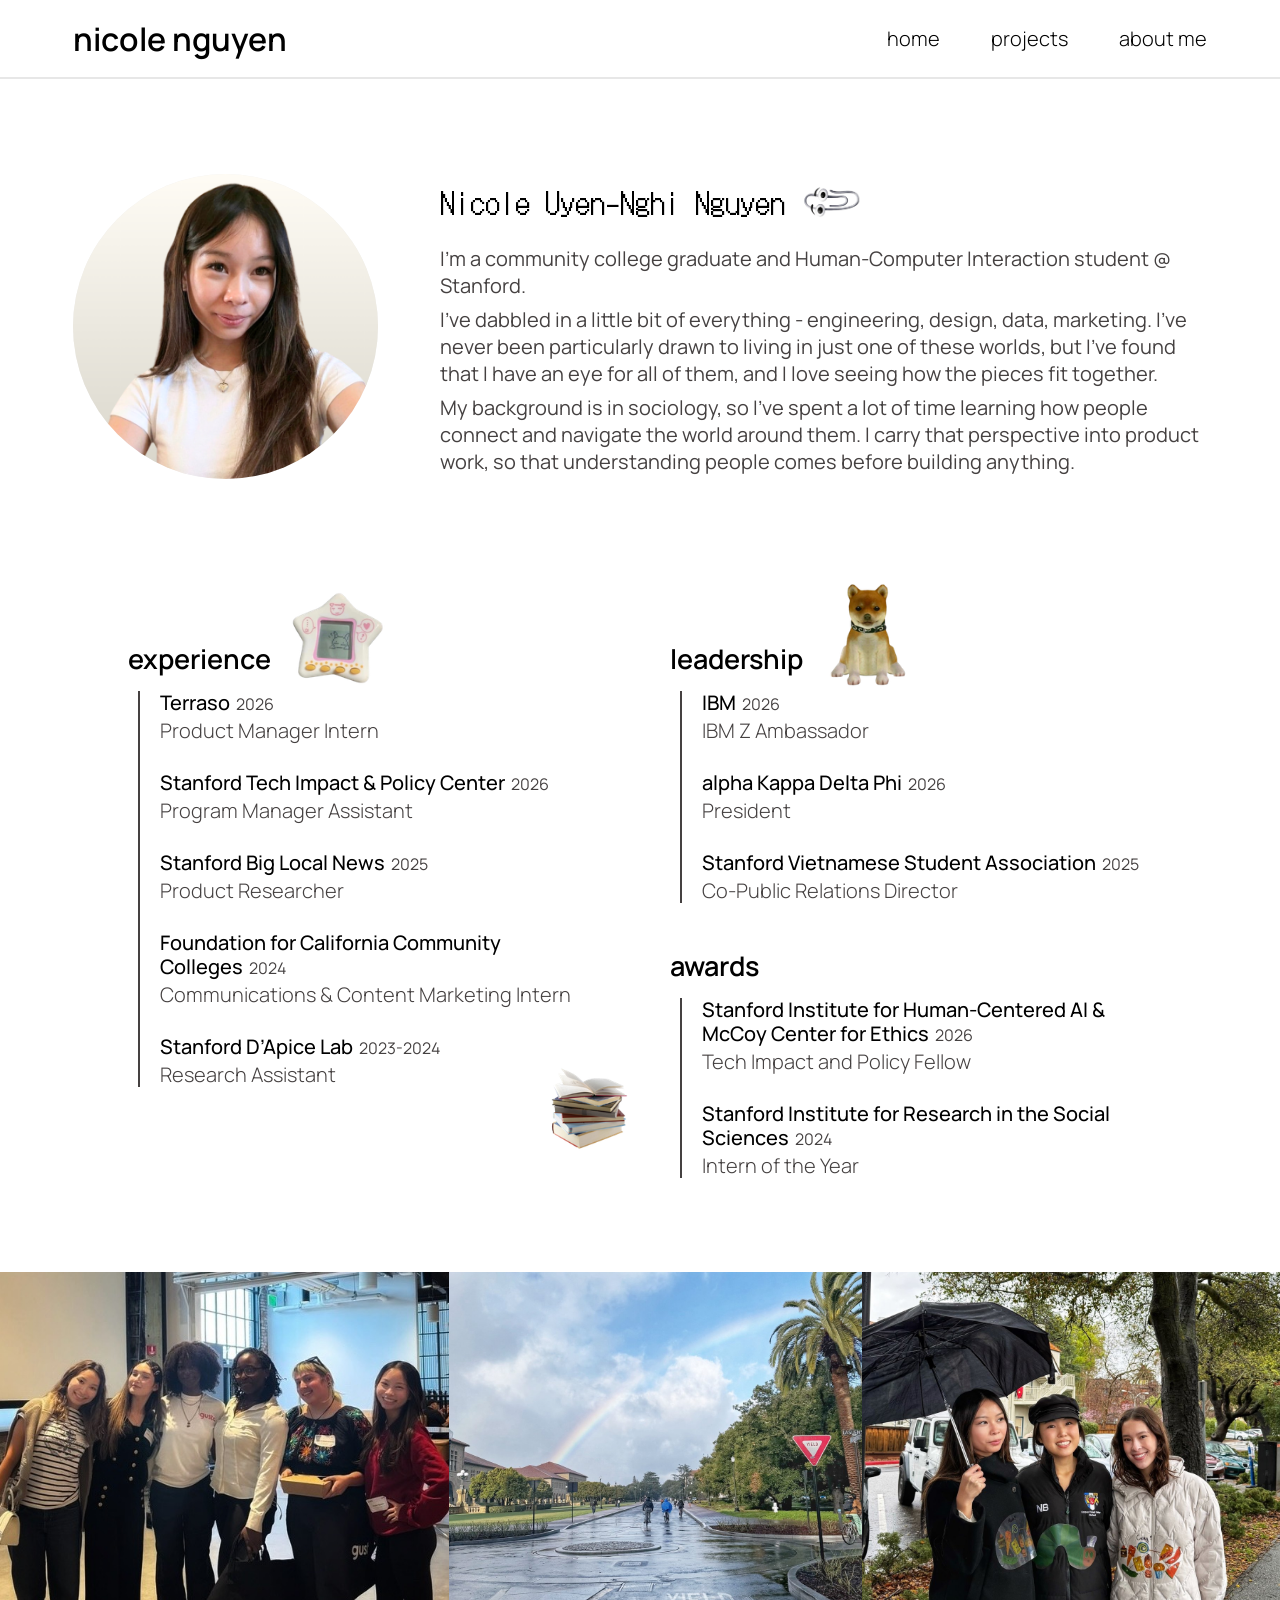
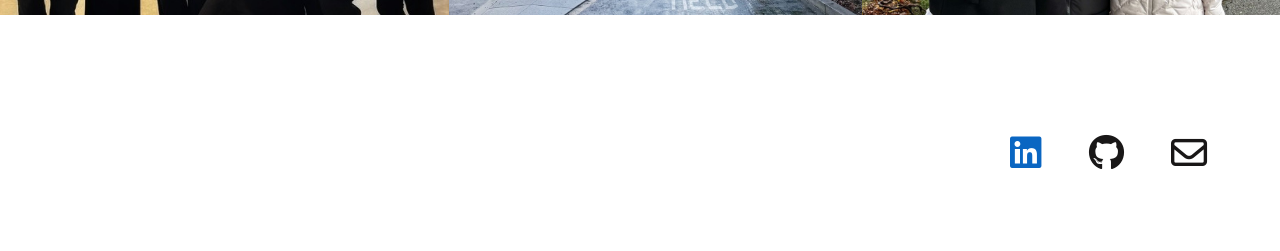
==== about.html @ 9eac242d "Add files via upload" ====
<!DOCTYPE html>
<html lang="en">
<head>
  <meta charset="UTF-8">
  <meta name="viewport" content="width=device-width, initial-scale=1">
  <title>About | Nicole Nguyen</title>
  <meta name="description" content="Nicole Nguyen: accessible product, people, and public libraries.">
  <link rel="preconnect" href="https://fonts.googleapis.com">
  <link rel="preconnect" href="https://fonts.gstatic.com" crossorigin>
  <link href="https://fonts.googleapis.com/css2?family=DotGothic16&family=Manrope:wght@200;300;400;500;600&display=swap" rel="stylesheet">
  <link rel="stylesheet" href="https://cdnjs.cloudflare.com/ajax/libs/font-awesome/6.5.1/css/all.min.css">
  <link rel="stylesheet" href="styles.css">
</head>
<body>

  <header class="site-header">
    <div class="wrap">
      <a class="logo" href="index.html">nicole nguyen</a>
      <nav class="menu" aria-label="Main">
        <a href="index.html">home</a>
        <a href="index.html#projects">projects</a>
        <a href="about.html" aria-current="page">about me</a>
      </nav>
    </div>
  </header>

  <main class="about-page">
    <section class="bio" aria-label="About me">
      <img class="portrait" src="assets/portrait.png" alt="Portrait of Nicole Nguyen">
      <div class="bio-text">
        <h2>Nicole Uyen-Nghi Nguyen <img src="assets/sticker-name.png" alt=""></h2>
        <p>I’m a community college graduate and Human-Computer Interaction student @ Stanford.</p>
        <p>I’ve dabbled in a little bit of everything - engineering, design, data, marketing. I’ve never been particularly drawn to living in just one of these worlds, but I’ve found that I have an eye for all of them, and I love seeing how the pieces fit together.</p>
        <p>My background is in sociology, so I’ve spent a lot of time learning how people connect and navigate the world around them. I carry that perspective into product work, so that understanding people comes before building anything.</p>
      </div>
    </section>

    <section class="resume" aria-label="Experience, leadership, and awards">
      <div class="resume-col">
        <div class="block">
          <h3>experience <img src="assets/sticker-experience.png" alt=""></h3>
          <ul>
            <li><span class="org">Terraso</span><span class="year">2026</span><span class="title">Product Manager Intern</span></li>
            <li><span class="org">Stanford Tech Impact &amp; Policy Center</span><span class="year">2026</span><span class="title">Program Manager Assistant</span></li>
            <li><span class="org">Stanford Big Local News</span><span class="year">2025</span><span class="title">Product Researcher</span></li>
            <li><span class="org">Foundation for California Community Colleges</span><span class="year">2024</span><span class="title">Communications &amp; Content Marketing Intern</span></li>
            <li><span class="org">Stanford D’Apice Lab</span><span class="year">2023-2024</span><span class="title">Research Assistant</span></li>
          </ul>
        </div>
      </div>
      <div class="resume-col">
        <div class="block">
          <h3>leadership <img src="assets/sticker-leadership.png" alt=""></h3>
          <ul>
            <li><span class="org">IBM</span><span class="year">2026</span><span class="title">IBM Z Ambassador</span></li>
            <li><span class="org">alpha Kappa Delta Phi</span><span class="year">2026</span><span class="title">President</span></li>
            <li><span class="org">Stanford Vietnamese Student Association</span><span class="year">2025</span><span class="title">Co-Public Relations Director</span></li>
          </ul>
        </div>
        <div class="block">
          <h3>awards</h3>
          <ul>
            <li><span class="org">Stanford Institute for Human-Centered AI &amp; McCoy Center for Ethics</span><span class="year">2026</span><span class="title">Tech Impact and Policy Fellow</span></li>
            <li><span class="org">Stanford Institute for Research in the Social Sciences</span><span class="year">2024</span><span class="title">Intern of the Year</span></li>
          </ul>
        </div>
      </div>
      <img class="sticker-float" src="assets/sticker-awards.png" alt="" style="left: 41%; bottom: 110px;">
    </section>

    <section class="photos" aria-label="Photos">
      <img src="assets/photo-1.jpg" alt="Nicole with a group of friends indoors">
      <img src="assets/photo-2.jpg" alt="A rainbow over a rainy Stanford street">
      <img src="assets/photo-3.jpg" alt="Nicole and friends under an umbrella">
    </section>
  </main>

  <footer class="site-footer">
    <div class="wrap">
      <a href="https://www.linkedin.com/in/nicoleunguyen/" aria-label="LinkedIn"><i class="fa-brands fa-linkedin icon-linkedin"></i></a>
      <a href="https://github.com/bjorwol" aria-label="GitHub"><i class="fa-brands fa-github"></i></a>
      <a href="mailto:nicoleunnguyen@gmail.com" aria-label="Email"><i class="fa-regular fa-envelope"></i></a>
    </div>
  </footer>

</body>
</html>
---- styles.css ----
/* ---------- tokens (from Figma) ---------- */
:root {
  --ink: #000000;
  --ink-soft: #454141;
  --rule: #e7e7e7;
  --panel: #f1f1f1;
  --bg: #ffffff;
  --pixel: "DotGothic16", "Courier New", monospace;
  --sans: "Manrope", "Helvetica Neue", Arial, sans-serif;
  --page: 1440px;
  --gutter: clamp(20px, 5.7vw, 82px);
}

* { box-sizing: border-box; }
html { scroll-behavior: smooth; }
@media (prefers-reduced-motion: reduce) { html { scroll-behavior: auto; } }

body {
  margin: 0;
  background: var(--bg);
  color: var(--ink);
  font-family: var(--sans);
  -webkit-font-smoothing: antialiased;
}

img { max-width: 100%; display: block; }
a { color: inherit; text-decoration: none; }
a:focus-visible { outline: 2px solid var(--ink); outline-offset: 4px; border-radius: 4px; }

.wrap { max-width: var(--page); margin: 0 auto; padding: 0 var(--gutter); }

/* ---------- header ---------- */
.site-header { border-bottom: 2px solid var(--rule); }
.site-header .wrap {
  display: flex; align-items: center; justify-content: space-between;
  min-height: 77px; gap: 20px; flex-wrap: wrap;
}
.logo { font-weight: 600; font-size: clamp(26px, 2.5vw, 36px); }
.menu { display: flex; gap: clamp(24px, 4vw, 56px); font-weight: 300; font-size: 20px; }
.menu a:hover { text-decoration: underline; text-underline-offset: 4px; }

/* ---------- hero ---------- */
.hero { padding-top: clamp(80px, 11vw, 158px); padding-bottom: clamp(80px, 9vw, 130px); }
.hero h1 {
  font-family: var(--pixel); font-weight: 400;
  font-size: clamp(28px, 3.1vw, 45px); line-height: 1.3; margin: 0;
}
.sticker-inline {
  display: inline-block; vertical-align: middle; height: 1.6em; width: auto;
  margin: -0.4em 0.1em -0.3em;
}
.flip { transform: scaleX(-1); }

/* ---------- projects ---------- */
.projects {
  display: grid; grid-template-columns: repeat(2, 1fr); gap: 70px 50px;
  max-width: 1170px; margin: 0 auto; padding: 0 var(--gutter); box-sizing: content-box;
}
.mockup {
  width: 100%; aspect-ratio: 560 / 570;
  border-radius: 30px; background: var(--panel);
}
.card-text { padding: 10px 12px 0; }
.card h2 { font-weight: 600; font-size: clamp(22px, 1.9vw, 27px); margin: 0 0 6px; }
.card p { color: var(--ink-soft); font-weight: 500; font-size: clamp(17px, 1.4vw, 20px); margin: 0; }
a.card:hover h2 { text-decoration: underline; text-underline-offset: 4px; }

/* ---------- bio ---------- */
.bio {
  display: flex; align-items: center; justify-content: center; gap: 62px;
  padding: clamp(80px, 10vw, 150px) var(--gutter) 60px;
  max-width: var(--page); margin: 0 auto; position: relative;
}
.portrait { width: 305px; height: 305px; border-radius: 50%; object-fit: cover; object-position: center 30%; flex-shrink: 0; background: var(--panel); }
.bio-text { max-width: 831px; }
.bio-text h2 { font-family: var(--pixel); font-weight: 400; font-size: 30px; margin: 0 0 14px; display: flex; align-items: center; gap: 14px; }
.bio-text h2 img { height: 60px; width: auto; }
.bio-text p { color: var(--ink-soft); font-size: 20px; line-height: 1.35; margin: 0 0 7px; }

/* ---------- resume columns ---------- */
.resume {
  display: grid; grid-template-columns: 1fr 1fr; gap: 60px;
  max-width: 1170px; margin: 0 auto; padding: 40px var(--gutter) 90px;
  position: relative;
}
.resume-col { display: flex; flex-direction: column; gap: 40px; }
.block h3 { font-weight: 600; font-size: 27px; margin: 0 0 14px; display: flex; align-items: flex-end; gap: 10px; }
.block h3 img { height: 105px; width: auto; margin-bottom: -10px; }
.block ul { list-style: none; margin: 0 0 0 10px; padding: 0 0 0 20px; border-left: 2px solid var(--ink-soft); }
.block li { margin-bottom: 28px; font-size: 20px; line-height: 1.2; }
.block li:last-child { margin-bottom: 4px; }
.org { font-weight: 500; }
.year { font-size: 16px; color: var(--ink-soft); margin-left: 6px; }
.title { display: block; font-weight: 300; color: var(--ink-soft); margin-top: 4px; }
.sticker-float { position: absolute; width: 105px; height: auto; }

/* ---------- photo strip ---------- */
.photos { display: grid; grid-template-columns: 601fr 552fr 560fr; overflow: hidden; }
.photos img { width: 100%; height: clamp(200px, 26.8vw, 386px); object-fit: cover; background: var(--panel); }

/* ---------- footer ---------- */
.site-footer .wrap { display: flex; justify-content: flex-end; gap: 47px; padding-top: 120px; padding-bottom: 80px; }
.site-footer i { font-size: 36px; color: #191717; }
.site-footer .icon-linkedin { color: #0A66C2; }

/* ---------- project detail page ---------- */
.detail { max-width: 1065px; margin: 0 auto; padding: clamp(60px, 9vw, 130px) var(--gutter) 90px; box-sizing: content-box; }
.detail h1 { font-family: var(--pixel); font-weight: 400; font-size: clamp(32px, 3.1vw, 45px); margin: 0 0 40px; }
.detail-hero { width: 100%; aspect-ratio: 1046 / 600; border-radius: 30px; background: var(--panel); object-fit: cover; }
.meta { display: grid; grid-template-columns: repeat(4, 1fr); gap: 30px; padding: 30px 0 0; }
.meta h2 { font-weight: 600; font-size: 24px; margin: 0 0 8px; }
.meta p, .meta li { color: var(--ink-soft); font-weight: 600; font-size: 20px; margin: 0; line-height: 1.35; }
.meta ul { list-style: none; padding: 0; margin: 0; }
.overview { margin-top: 90px; }
.overview h2 { font-weight: 600; font-size: 40px; margin: 0 0 24px; }
.overview p { color: var(--ink-soft); font-size: 24px; line-height: 1.4; margin: 0 0 20px; max-width: 1046px; }
.back { display: inline-block; margin-top: 50px; font-size: 20px; font-weight: 500; text-decoration: underline; text-underline-offset: 4px; }

/* ---------- responsive ---------- */
@media (max-width: 960px) {
  .projects { grid-template-columns: 1fr; gap: 40px; padding: 0 var(--gutter); }
  .bio { flex-direction: column; text-align: left; gap: 30px; }
  .portrait { width: 220px; height: 220px; }
  .resume { grid-template-columns: 1fr; }
  .sticker-float { display: none; }
  .meta { grid-template-columns: 1fr 1fr; padding-left: 0; }
  .photos { grid-template-columns: 1fr; }
  .site-footer .wrap { justify-content: center; padding-top: 70px; }
}
.sticker-lg { height: 2.4em; margin-top: -0.8em; margin-bottom: -0.7em; }

/* ---------- hover motion ---------- */
.mockup,
.sticker-inline, .bio-text h2 img, .block h3 img, .sticker-float {
  transition: transform 0.25s ease;
}
.card { display: block; }
.card:hover .mockup, .card:focus-visible .mockup { transform: scale(1.03); }
.sticker-inline:hover, .bio-text h2 img:hover, .block h3 img:hover, .sticker-float:hover { transform: scale(1.12); }
.flip:hover { transform: scale(-1.12, 1.12); }

/* TikTok work-in-progress card */
.card-wip { cursor: default; outline: none; }
.card-wip:focus-visible .mockup { outline: 2px solid var(--ink); outline-offset: 4px; }
.card-wip .mockup { display: flex; align-items: center; justify-content: center; }
.wip-label {
  font-family: var(--pixel); font-size: clamp(24px, 2.4vw, 36px); line-height: 1.3;
  text-align: center; color: var(--ink);
  opacity: 0; transition: opacity 0.25s ease;
}
.card-wip:hover .wip-label, .card-wip:focus-visible .wip-label { opacity: 1; }
@media (hover: none) { .wip-label { opacity: 1; } }

@media (prefers-reduced-motion: reduce) {
  .mockup, .sticker-inline, .bio-text h2 img, .block h3 img, .sticker-float, .wip-label { transition: none; }
}

/* ---------- case study sections ---------- */
.case { margin-top: 90px; }
.case h2 { font-weight: 600; font-size: 40px; margin: 0 0 24px; }
.case p { color: var(--ink-soft); font-size: 24px; line-height: 1.4; margin: 0; max-width: 1046px; }
.boxes { display: grid; gap: 24px; margin-top: 32px; }
.boxes-3 { grid-template-columns: repeat(3, 1fr); }
.boxes-2 { grid-template-columns: repeat(2, 1fr); }
.box { background: var(--panel); border-radius: 30px; padding: 32px; }
.box h3 { font-weight: 600; font-size: 24px; line-height: 1.35; margin: 0 0 12px; }
.box p { font-size: 20px; line-height: 1.4; }
.detail .overview { margin-top: 90px; }
.detail-photos { display: grid; grid-template-columns: repeat(3, 1fr); margin-top: 0; }
.detail-photos img { width: 100%; height: clamp(200px, 26.8vw, 386px); object-fit: cover; }
.detail + .detail-photos { margin-top: 0; }
@media (max-width: 960px) {
  .boxes-3, .boxes-2 { grid-template-columns: 1fr; }
  .detail-photos { grid-template-columns: 1fr; }
}

/* ---------- mobile and tablet refinements ---------- */
@media (max-width: 960px) {
  /* keep the 3 project cards side by side on tablets */
  .projects { grid-template-columns: repeat(2, 1fr); gap: 48px 24px; }
  .card-text { padding: 10px 4px 0; }
  .wip-label { font-size: clamp(16px, 2.6vw, 24px); }
  .case { margin-top: 64px; }
  .case h2, .overview h2 { font-size: clamp(28px, 4vw, 36px); margin-bottom: 16px; }
  .case p, .overview p { font-size: clamp(17px, 2.4vw, 22px); }
  .box { padding: 24px; }
  .box h3 { font-size: 20px; }
  .box p { font-size: 17px; }
}
@media (max-width: 700px) {
  /* stack cards on phones, capped so they don't balloon */
  .projects { grid-template-columns: 1fr; gap: 40px; max-width: 460px; }
  .card-text { padding: 10px 12px 0; }
  .wip-label { font-size: 26px; }
}
@media (max-width: 600px) {
  /* let the hero text wrap naturally instead of at the desktop line breaks */
  .hero h1 br { display: none; }
  .hero { padding-top: 56px; padding-bottom: 56px; }
  .bio { padding-top: 72px; }
  .bio-text h2 { font-size: 24px; }
  .bio-text h2 img { height: 44px; }
  .bio-text p { font-size: 17px; }
  .block h3 { font-size: 24px; }
  .block h3 img { height: 80px; }
  .block li { font-size: 17px; }
  .detail { padding-top: 48px; }
  .detail h1 { margin-bottom: 24px; }
  .detail-hero { border-radius: 20px; }
  .meta { gap: 24px 16px; }
  .meta h2 { font-size: 20px; }
  .meta p, .meta li { font-size: 16px; }
  .case { margin-top: 48px; }
  .box { border-radius: 20px; }
  .boxes { gap: 16px; margin-top: 24px; }
  .site-footer .wrap { gap: 36px; padding-top: 56px; padding-bottom: 48px; }
}
@media (max-width: 480px) {
  /* header on one line */
  .site-header .wrap { flex-wrap: nowrap; min-height: 64px; }
  .logo { font-size: 20px; white-space: nowrap; }
  .menu { gap: 16px; font-size: 15px; white-space: nowrap; }
}
@media (max-width: 380px) {
  .site-header .wrap { flex-wrap: wrap; justify-content: space-between; padding-top: 14px; padding-bottom: 14px; row-gap: 8px; }
  .menu { gap: 14px; }
}
@media (max-width: 380px) {
  .hero h1 { font-size: 24px; }
}
/* touch screens: skip the hover grow so nothing gets stuck enlarged after a tap */
@media (hover: none) {
  .card:hover .mockup, .sticker-inline:hover, .bio-text h2 img:hover,
  .block h3 img:hover, .sticker-float:hover { transform: none; }
  .flip:hover { transform: scaleX(-1); }
}
/* mockup and hero images: grey shows until the image file is added to assets/ */
.mockup, .detail-hero { background-color: var(--panel); background-size: cover; background-position: center; background-repeat: no-repeat; }
/* pull the "people" sticker closer to its word, like the Figma layout */
.sticker-people { margin-left: -0.25em; }
/* land "about me" closer to the bio instead of in the whitespace above it */
#about { scroll-margin-top: calc(48px - clamp(80px, 10vw, 150px)); }
@media (max-width: 600px) { #about { scroll-margin-top: -24px; } }

/* photo row that sits between two case study sections */
.detail-rest { padding-top: 90px; }
.detail-rest > .case:first-child { margin-top: 0; }
.photo-slot { background: var(--panel); height: clamp(200px, 26.8vw, 386px); }
@media (max-width: 960px) { .detail-rest { padding-top: 64px; } .detail:not(.detail-rest) { padding-bottom: 64px; } }
@media (max-width: 600px) { .detail-rest { padding-top: 48px; } .detail:not(.detail-rest) { padding-bottom: 48px; } }

.detail-photos-2 { grid-template-columns: repeat(2, 1fr); }
.detail-photos-2 img { height: auto; aspect-ratio: 720 / 386; }
@media (max-width: 960px) { .detail-photos-2 { grid-template-columns: 1fr; } }
/* keep each box's text vertically centered when boxes in a row share a height */
.box { display: flex; flex-direction: column; justify-content: center; }

/* subtitle under the hero heading: Manrope SemiBold 30 */
.hero-sub { font-family: 'Manrope', sans-serif; font-weight: 600; font-size: clamp(15px, 1.46vw, 21px); line-height: 1.35; color: var(--ink-soft); margin: 12px 0 0; }
@media (max-width: 600px) { .hero-sub { margin-top: 10px; } }

/* equal breathing room above the title and below the subtitle */
.hero { padding-top: clamp(44px, 7.2vw, 104px); padding-bottom: clamp(44px, 7.2vw, 104px); }
@media (max-width: 600px) { .hero { padding-top: 40px; padding-bottom: 40px; } }

/* about page: same breathing room under the header as the home title */
.about-page .bio { padding-top: clamp(44px, 7.2vw, 104px); }
@media (max-width: 600px) { .about-page .bio { padding-top: 40px; } }

/* captioned figure inside a case study section */
.case-figure { margin: 32px 0 0; }
.case-figure img { display: block; width: 100%; height: auto; border-radius: 30px; }
.case-figure figcaption { margin-top: 16px; font-size: 18px; line-height: 1.4; color: var(--ink-soft); }
@media (max-width: 600px) { .case-figure img { border-radius: 20px; } .case-figure figcaption { font-size: 15px; } }
/* mind map shown at a comfortable size instead of the full column */
.case-figure { max-width: 560px; }
.case-figure { margin-left: auto; margin-right: auto; }
.case-figure figcaption { text-align: center; }

/* figures sit 90px below the paragraph, like a full section gap */
.case-figure { margin-top: 90px; }
/* two figures side by side (POV concept map + MDA), each the size of Remnant's mind map */
.figure-pair {
  display: grid; grid-template-columns: repeat(2, minmax(0, 560px)); gap: 32px; justify-content: center;
  width: min(1152px, calc(100vw - 2 * var(--gutter))); margin: 90px 0 0 50%; transform: translateX(-50%);
}
.figure-pair .case-figure { margin: 0; max-width: none; }
/* two-image row with a caption under each image */
.row-fig { margin: 0; }
.row-fig figcaption { max-width: 560px; margin: 16px auto 0; padding: 0 16px; text-align: center; font-size: 18px; line-height: 1.4; color: var(--ink-soft); }
.row-fig figcaption strong { font-weight: 600; }
.detail-photos-2 .photo-slot { height: auto; aspect-ratio: 720 / 386; background-size: cover; background-position: center; }
@media (max-width: 960px) {
  .case-figure, .figure-pair { margin-top: 64px; }
  .row-fig + .row-fig { margin-top: 24px; }
}
@media (max-width: 600px) {
  .case-figure, .figure-pair { margin-top: 48px; }
  .figure-pair { grid-template-columns: 1fr; gap: 32px; }
  .row-fig figcaption { font-size: 15px; }
}
.figure-pair img { aspect-ratio: 560 / 394; object-fit: cover; }

/* back link placed after a closing photo row */
.detail-back { padding-top: 50px; padding-bottom: 0; }
.detail-back .back { margin-top: 0; }
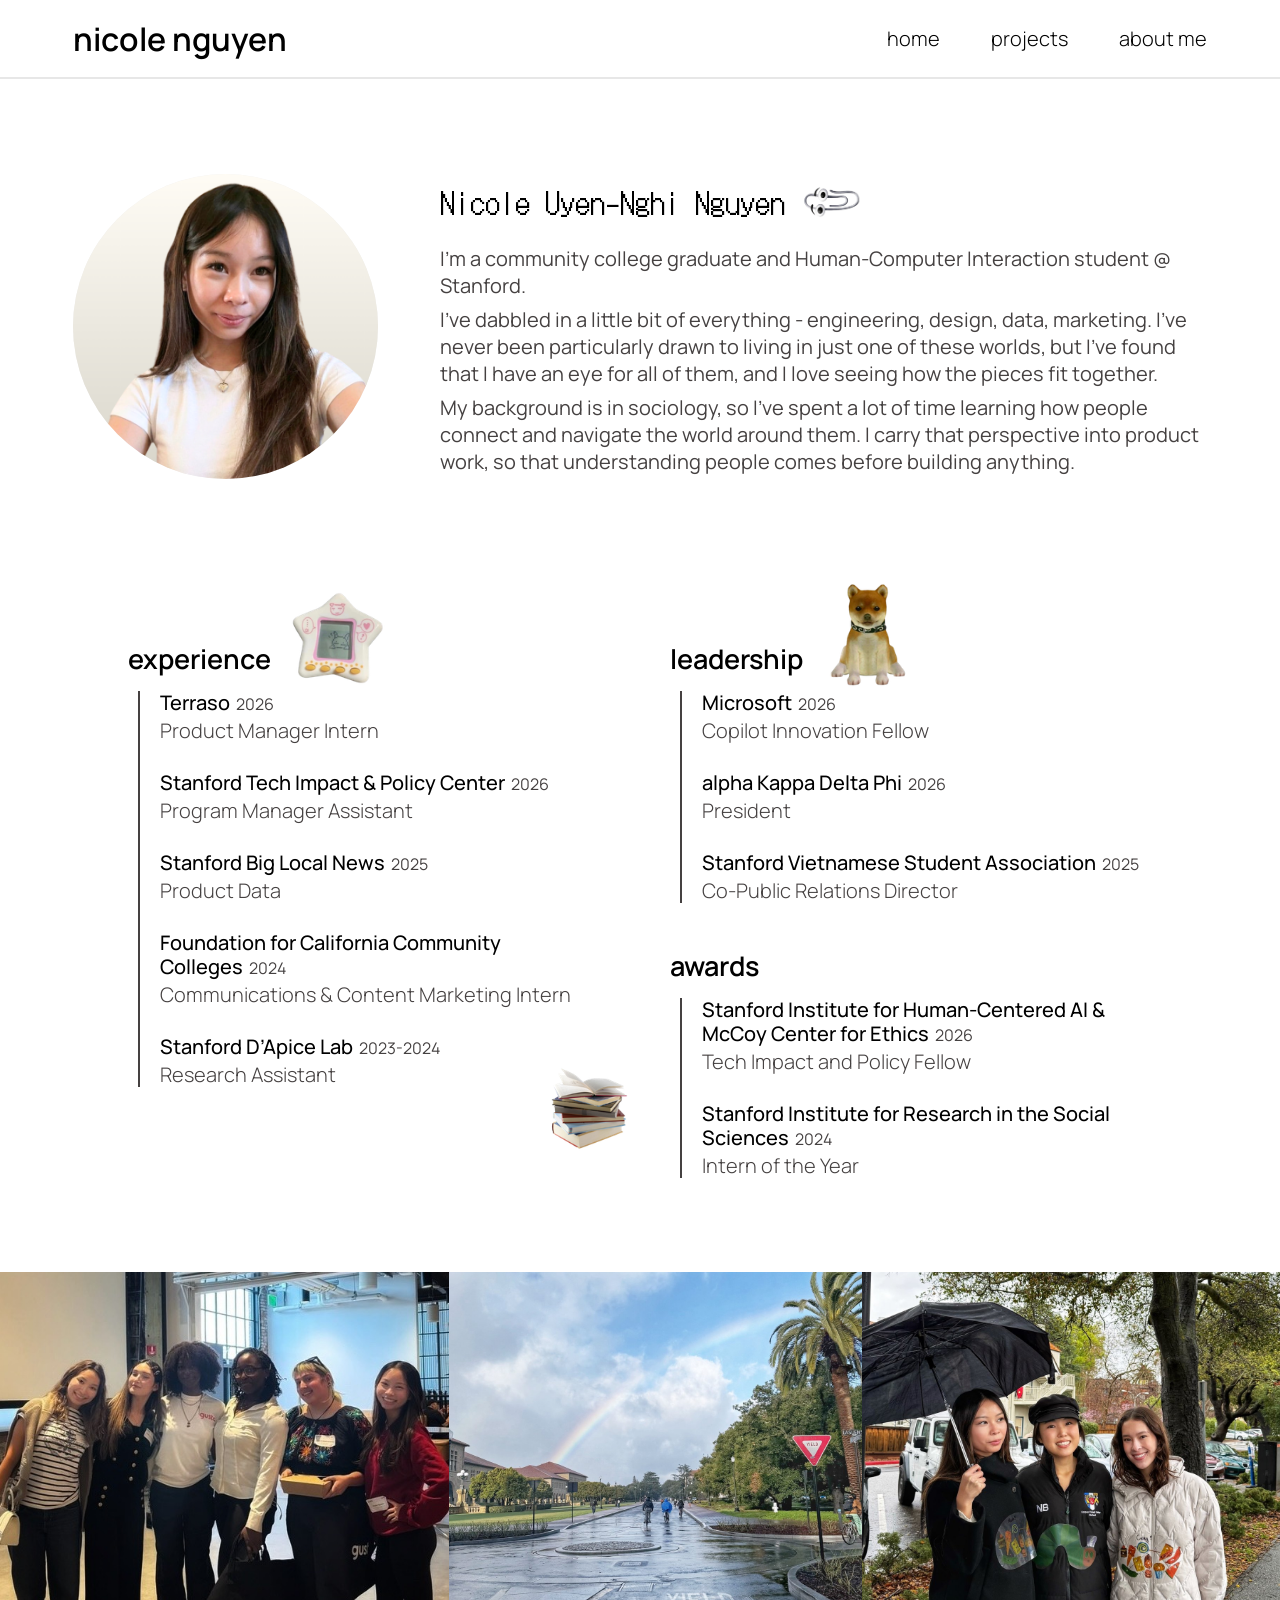
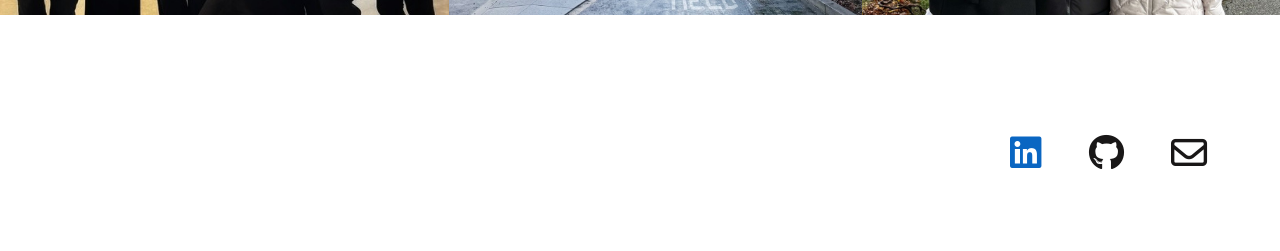
==== commit e30c7a15: "Update job titles in experience and leadership sections" ====
--- a/about.html
+++ b/about.html
@@ -42,7 +42,7 @@
           <ul>
             <li><span class="org">Terraso</span><span class="year">2026</span><span class="title">Product Manager Intern</span></li>
             <li><span class="org">Stanford Tech Impact &amp; Policy Center</span><span class="year">2026</span><span class="title">Program Manager Assistant</span></li>
-            <li><span class="org">Stanford Big Local News</span><span class="year">2025</span><span class="title">Product Researcher</span></li>
+            <li><span class="org">Stanford Big Local News</span><span class="year">2025</span><span class="title">Product Data</span></li>
             <li><span class="org">Foundation for California Community Colleges</span><span class="year">2024</span><span class="title">Communications &amp; Content Marketing Intern</span></li>
             <li><span class="org">Stanford D’Apice Lab</span><span class="year">2023-2024</span><span class="title">Research Assistant</span></li>
           </ul>
@@ -52,7 +52,7 @@
         <div class="block">
           <h3>leadership <img src="assets/sticker-leadership.png" alt=""></h3>
           <ul>
-            <li><span class="org">IBM</span><span class="year">2026</span><span class="title">IBM Z Ambassador</span></li>
+            <li><span class="org">Microsoft</span><span class="year">2026</span><span class="title">Copilot Innovation Fellow</span></li>
             <li><span class="org">alpha Kappa Delta Phi</span><span class="year">2026</span><span class="title">President</span></li>
             <li><span class="org">Stanford Vietnamese Student Association</span><span class="year">2025</span><span class="title">Co-Public Relations Director</span></li>
           </ul>
--- a/styles.css
+++ b/styles.css
@@ -285,22 +285,81 @@
   width: min(1152px, calc(100vw - 2 * var(--gutter))); margin: 90px 0 0 50%; transform: translateX(-50%);
 }
 .figure-pair .case-figure { margin: 0; max-width: none; }
+.figure-pair img { aspect-ratio: 560 / 394; object-fit: cover; }
 /* two-image row with a caption under each image */
 .row-fig { margin: 0; }
 .row-fig figcaption { max-width: 560px; margin: 16px auto 0; padding: 0 16px; text-align: center; font-size: 18px; line-height: 1.4; color: var(--ink-soft); }
 .row-fig figcaption strong { font-weight: 600; }
 .detail-photos-2 .photo-slot { height: auto; aspect-ratio: 720 / 386; background-size: cover; background-position: center; }
+
+/* portrait phone mockups inside a case study column */
+.phone-row { display: grid; gap: 32px; margin-top: 32px; }
+.phone-row-1 { grid-template-columns: minmax(0, 420px); justify-content: center; }
+.phone-row-2 { grid-template-columns: repeat(2, minmax(0, 1fr)); }
+.phone-row-3 { grid-template-columns: repeat(3, minmax(0, 1fr)); }
+.phone-row figure { margin: 0; }
+.phone-row img { width: 100%; height: auto; border-radius: 30px; background: var(--panel); }
+.phone-row figcaption { margin-top: 16px; font-size: 18px; line-height: 1.4; color: var(--ink-soft); text-align: center; }
+.phone-row figcaption strong { display: block; font-weight: 600; color: var(--ink); margin-bottom: 4px; }
+
+/* scoring formula callout */
+.formula { background: var(--panel); border-radius: 30px; padding: 32px; margin-top: 32px; }
+.formula-eq { font-weight: 600; font-size: 28px; color: var(--ink); margin: 0 0 20px; }
+.formula-key { list-style: none; margin: 0; padding: 0; }
+.formula-key li { color: var(--ink-soft); font-size: 20px; line-height: 1.5; }
+.formula-key strong { font-weight: 600; color: var(--ink); }
+.formula-note { font-size: 17px; line-height: 1.45; color: var(--ink-soft); margin: 20px 0 0; font-style: italic; }
+
+/* table inside a case study */
+.table-wrap { margin-top: 32px; overflow-x: auto; }
+.case-table { border-collapse: collapse; width: 100%; font-size: 20px; color: var(--ink-soft); }
+.case-table th, .case-table td { text-align: left; padding: 18px 20px; border-bottom: 2px solid var(--rule); vertical-align: top; line-height: 1.4; }
+.case-table thead th { font-weight: 600; color: var(--ink); font-size: 20px; }
+.case-table tbody th { font-weight: 600; color: var(--ink); white-space: nowrap; }
+.case-table tbody tr:last-child th, .case-table tbody tr:last-child td { border-bottom: 0; }
+
+/* a short line of emphasis after a set of boxes */
+.case-note { margin-top: 32px !important; font-weight: 500; color: var(--ink) !important; }
+
+/* back link placed after a closing photo row */
+.detail-back { padding-top: 50px; padding-bottom: 0; }
+.detail-back .back { margin-top: 0; }
+
 @media (max-width: 960px) {
   .case-figure, .figure-pair { margin-top: 64px; }
   .row-fig + .row-fig { margin-top: 24px; }
+  .phone-row-3 { grid-template-columns: repeat(2, minmax(0, 1fr)); }
+  .formula-eq { font-size: 23px; }
+  .formula-key li { font-size: 17px; }
+  .case-table { font-size: 17px; }
+  .case-table th, .case-table td { padding: 14px; }
 }
 @media (max-width: 600px) {
   .case-figure, .figure-pair { margin-top: 48px; }
   .figure-pair { grid-template-columns: 1fr; gap: 32px; }
   .row-fig figcaption { font-size: 15px; }
-}
-.figure-pair img { aspect-ratio: 560 / 394; object-fit: cover; }
-
-/* back link placed after a closing photo row */
-.detail-back { padding-top: 50px; padding-bottom: 0; }
-.detail-back .back { margin-top: 0; }
+  .phone-row { gap: 24px; }
+  .phone-row-2, .phone-row-3 { grid-template-columns: 1fr; max-width: 360px; margin-left: auto; margin-right: auto; }
+  .phone-row img { border-radius: 20px; }
+  .phone-row figcaption { font-size: 15px; }
+  .formula { border-radius: 20px; padding: 24px; }
+  .formula-eq { font-size: 20px; }
+  .case-table th, .case-table td { padding: 12px 10px; font-size: 15px; }
+  .case-table tbody th { white-space: normal; }
+}
+.formula-key li { margin-bottom: 10px; }
+.formula-key li:last-child { margin-bottom: 0; }
+
+/* single centred screen band, same height as a 2-up row */
+.detail-photos-1 { grid-template-columns: minmax(0, 720px); justify-content: center; }
+.detail-photos-1 img { height: auto; aspect-ratio: 720 / 386; }
+.detail-photos-3 img { height: auto; aspect-ratio: 480 / 386; }
+.detail-photos-3 .row-fig figcaption { max-width: 420px; }
+@media (max-width: 960px) {
+  .detail-photos-3 { grid-template-columns: 1fr; }
+  .detail-photos-3 .row-fig + .row-fig, .detail-photos-1 .row-fig + .row-fig { margin-top: 24px; }
+}
+
+/* four boxes sit as a 2x2 grid rather than one narrow row */
+.boxes-4 { grid-template-columns: repeat(2, 1fr); }
+@media (max-width: 960px) { .boxes-4 { grid-template-columns: 1fr; } }
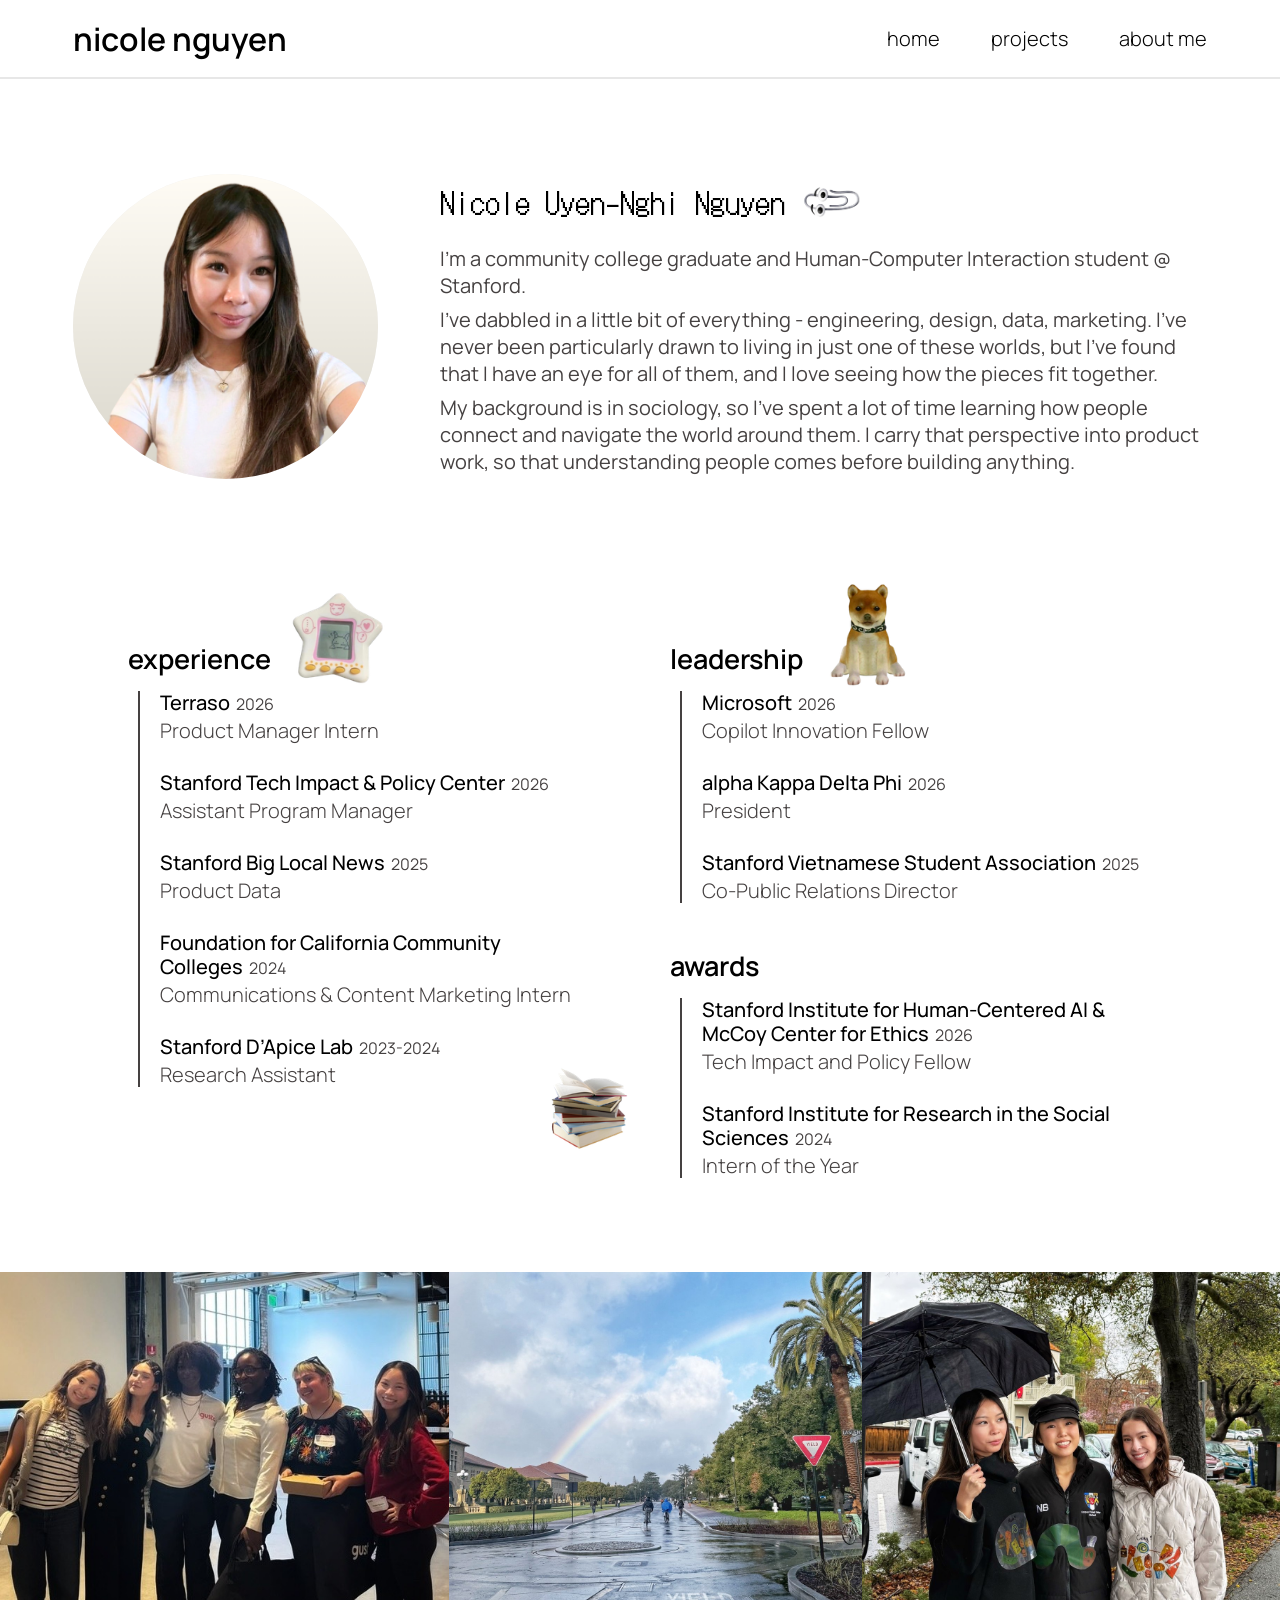
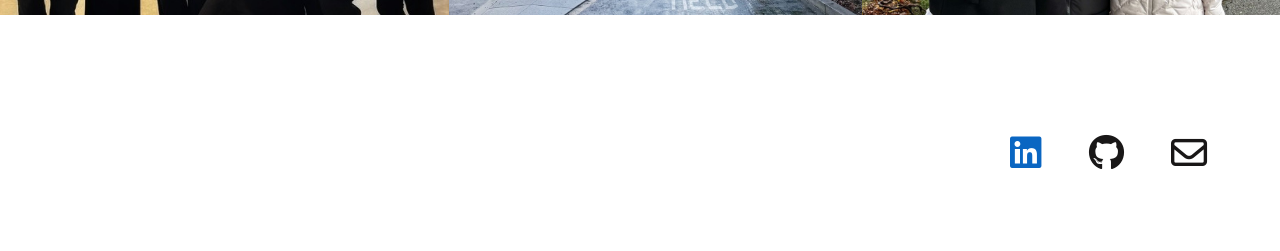
==== commit c5ac579b: "Update job title for Stanford Tech Impact position" ====
--- a/about.html
+++ b/about.html
@@ -41,7 +41,7 @@
           <h3>experience <img src="assets/sticker-experience.png" alt=""></h3>
           <ul>
             <li><span class="org">Terraso</span><span class="year">2026</span><span class="title">Product Manager Intern</span></li>
-            <li><span class="org">Stanford Tech Impact &amp; Policy Center</span><span class="year">2026</span><span class="title">Program Manager Assistant</span></li>
+            <li><span class="org">Stanford Tech Impact &amp; Policy Center</span><span class="year">2026</span><span class="title">Assistant Program Manager</span></li>
             <li><span class="org">Stanford Big Local News</span><span class="year">2025</span><span class="title">Product Data</span></li>
             <li><span class="org">Foundation for California Community Colleges</span><span class="year">2024</span><span class="title">Communications &amp; Content Marketing Intern</span></li>
             <li><span class="org">Stanford D’Apice Lab</span><span class="year">2023-2024</span><span class="title">Research Assistant</span></li>
